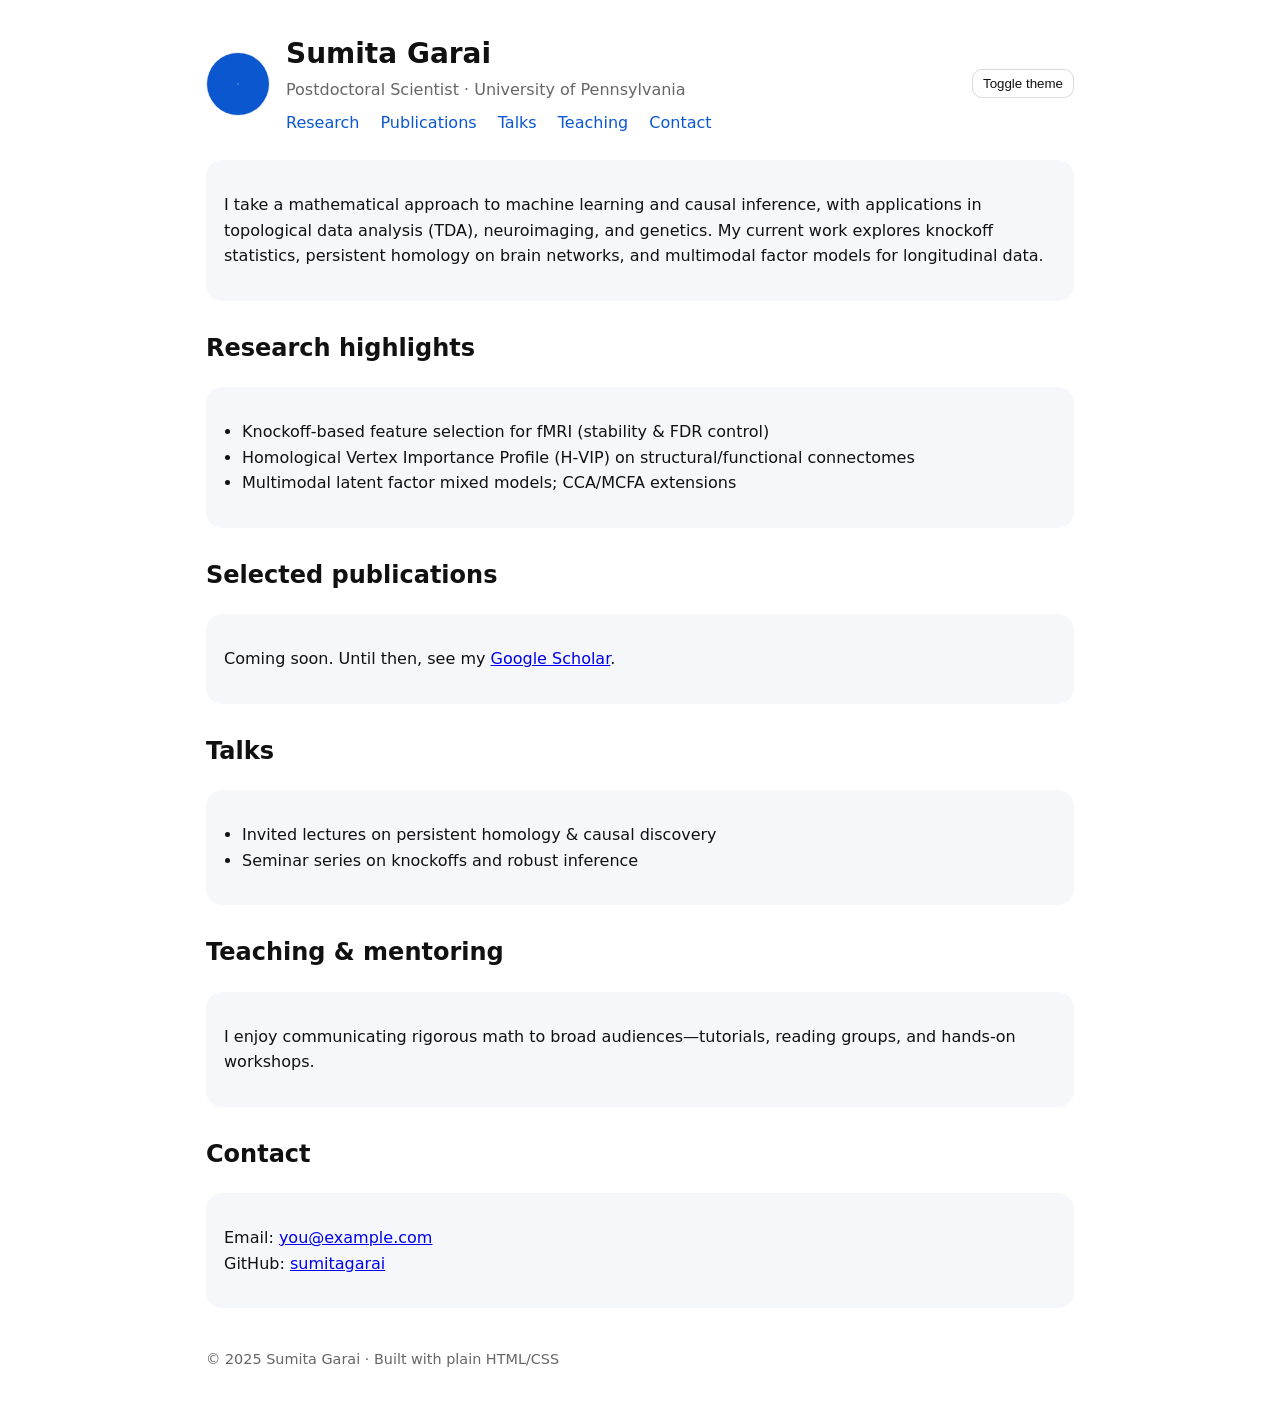
==== index.html @ fbea2acc "Initial site creation materials" ====
<!doctype html>
<html lang="en">
<head>
  <meta charset="utf-8" />
  <meta name="viewport" content="width=device-width, initial-scale=1" />
  <title>Sumita Garai</title>
  <meta name="description" content="Sumita Garai — Machine learning, causal inference, TDA, neuroimaging." />
  <link rel="icon" href="assets/favicon.svg" type="image/svg+xml" />
  <link rel="preload" href="assets/styles.css" as="style" />
  <link rel="stylesheet" href="assets/styles.css" />
  <meta name="color-scheme" content="light dark" />
  <style>
    /* If JS toggles data-theme='dark', respect it explicitly */
    :root[data-theme='dark']{
      --bg:#0b0f17; --fg:#e6e6e6; --muted:#9aa3b2; --link:#8ab4f8; --card:#121826;
    }
  </style>
</head>
<body>
  <div class="container">
    <header>
      <img src="assets/avatar_placeholder.png" alt="Profile photo placeholder" />
      <div>
        <h1>Sumita Garai</h1>
        <div class="tag">Postdoctoral Scientist · University of Pennsylvania</div>
        <nav>
          <a href="#research">Research</a>
          <a href="#pubs">Publications</a>
          <a href="#talks">Talks</a>
          <a href="#teaching">Teaching</a>
          <a href="#contact">Contact</a>
        </nav>
      </div>
      <div class="dark-toggle">
        <button id="theme-toggle" class="toggle" aria-label="Toggle theme">Toggle theme</button>
      </div>
    </header>

    <section class="card" id="about">
      <p>
        I take a mathematical approach to machine learning and causal inference, with applications in
        topological data analysis (TDA), neuroimaging, and genetics. My current work explores knockoff
        statistics, persistent homology on brain networks, and multimodal factor models for longitudinal data.
      </p>
    </section>

    <h2 id="research">Research highlights</h2>
    <div class="card">
      <ul class="links">
        <li>Knockoff-based feature selection for fMRI (stability &amp; FDR control)</li>
        <li>Homological Vertex Importance Profile (H‑VIP) on structural/functional connectomes</li>
        <li>Multimodal latent factor mixed models; CCA/MCFA extensions</li>
      </ul>
    </div>

    <h2 id="pubs">Selected publications</h2>
    <div class="card">
      <p>Coming soon. Until then, see my <a href="https://scholar.google.com/" target="_blank" rel="noopener">Google Scholar</a>.</p>
    </div>

    <h2 id="talks">Talks</h2>
    <div class="card">
      <ul class="links">
        <li>Invited lectures on persistent homology &amp; causal discovery</li>
        <li>Seminar series on knockoffs and robust inference</li>
      </ul>
    </div>

    <h2 id="teaching">Teaching &amp; mentoring</h2>
    <div class="card">
      <p>I enjoy communicating rigorous math to broad audiences—tutorials, reading groups, and hands‑on workshops.</p>
    </div>

    <h2 id="contact">Contact</h2>
    <div class="card">
      <p>
        Email: <a href="mailto:you@example.com">you@example.com</a><br/>
        GitHub: <a href="https://github.com/sumitagarai" target="_blank" rel="noopener">sumitagarai</a>
      </p>
    </div>

    <footer>
      <div>&copy; 2025 Sumita Garai · Built with plain HTML/CSS</div>
    </footer>
  </div>
  <script src="assets/main.js"></script>
</body>
</html>
---- assets/styles.css ----
:root{
  --bg:#ffffff; --fg:#111; --muted:#666; --link:#0b57d0; --card:#f5f7fb;
}
@media (prefers-color-scheme: dark){
  :root{ --bg:#0b0f17; --fg:#e6e6e6; --muted:#9aa3b2; --link:#8ab4f8; --card:#121826;}
}
*{box-sizing:border-box}
body{margin:0;background:var(--bg);color:var(--fg);font:16px/1.6 system-ui,-apple-system,Segoe UI,Roboto,Ubuntu,Inter,Arial}
.container{max-width:900px;margin:0 auto;padding:32px 16px}
header{display:flex;flex-wrap:wrap;align-items:center;gap:16px;margin-bottom:24px}
header img{width:64px;height:64px;border-radius:50%;object-fit:cover;border:1px solid rgba(0,0,0,.08)}
header h1{margin:0;font-size:1.75rem}
.tag{color:var(--muted)}
nav{margin-top:8px}
nav a{margin-right:16px;text-decoration:none;color:var(--link)}
.card{background:var(--card);border-radius:16px;padding:16px 18px;margin:16px 0}
h2{margin-top:28px}
footer{margin-top:40px;color:var(--muted);font-size:.9rem}
kbd{background:#eee;border-radius:6px;padding:2px 6px;border:1px solid #ddd}
.dark-toggle{margin-left:auto}
button.toggle{border:1px solid rgba(0,0,0,.15);background:transparent;padding:6px 10px;border-radius:10px;color:var(--fg);cursor:pointer}
ul.links{padding-left:18px}
---- assets/styles.css ----
:root{
  --bg:#ffffff; --fg:#111; --muted:#666; --link:#0b57d0; --card:#f5f7fb;
}
@media (prefers-color-scheme: dark){
  :root{ --bg:#0b0f17; --fg:#e6e6e6; --muted:#9aa3b2; --link:#8ab4f8; --card:#121826;}
}
*{box-sizing:border-box}
body{margin:0;background:var(--bg);color:var(--fg);font:16px/1.6 system-ui,-apple-system,Segoe UI,Roboto,Ubuntu,Inter,Arial}
.container{max-width:900px;margin:0 auto;padding:32px 16px}
header{display:flex;flex-wrap:wrap;align-items:center;gap:16px;margin-bottom:24px}
header img{width:64px;height:64px;border-radius:50%;object-fit:cover;border:1px solid rgba(0,0,0,.08)}
header h1{margin:0;font-size:1.75rem}
.tag{color:var(--muted)}
nav{margin-top:8px}
nav a{margin-right:16px;text-decoration:none;color:var(--link)}
.card{background:var(--card);border-radius:16px;padding:16px 18px;margin:16px 0}
h2{margin-top:28px}
footer{margin-top:40px;color:var(--muted);font-size:.9rem}
kbd{background:#eee;border-radius:6px;padding:2px 6px;border:1px solid #ddd}
.dark-toggle{margin-left:auto}
button.toggle{border:1px solid rgba(0,0,0,.15);background:transparent;padding:6px 10px;border-radius:10px;color:var(--fg);cursor:pointer}
ul.links{padding-left:18px}
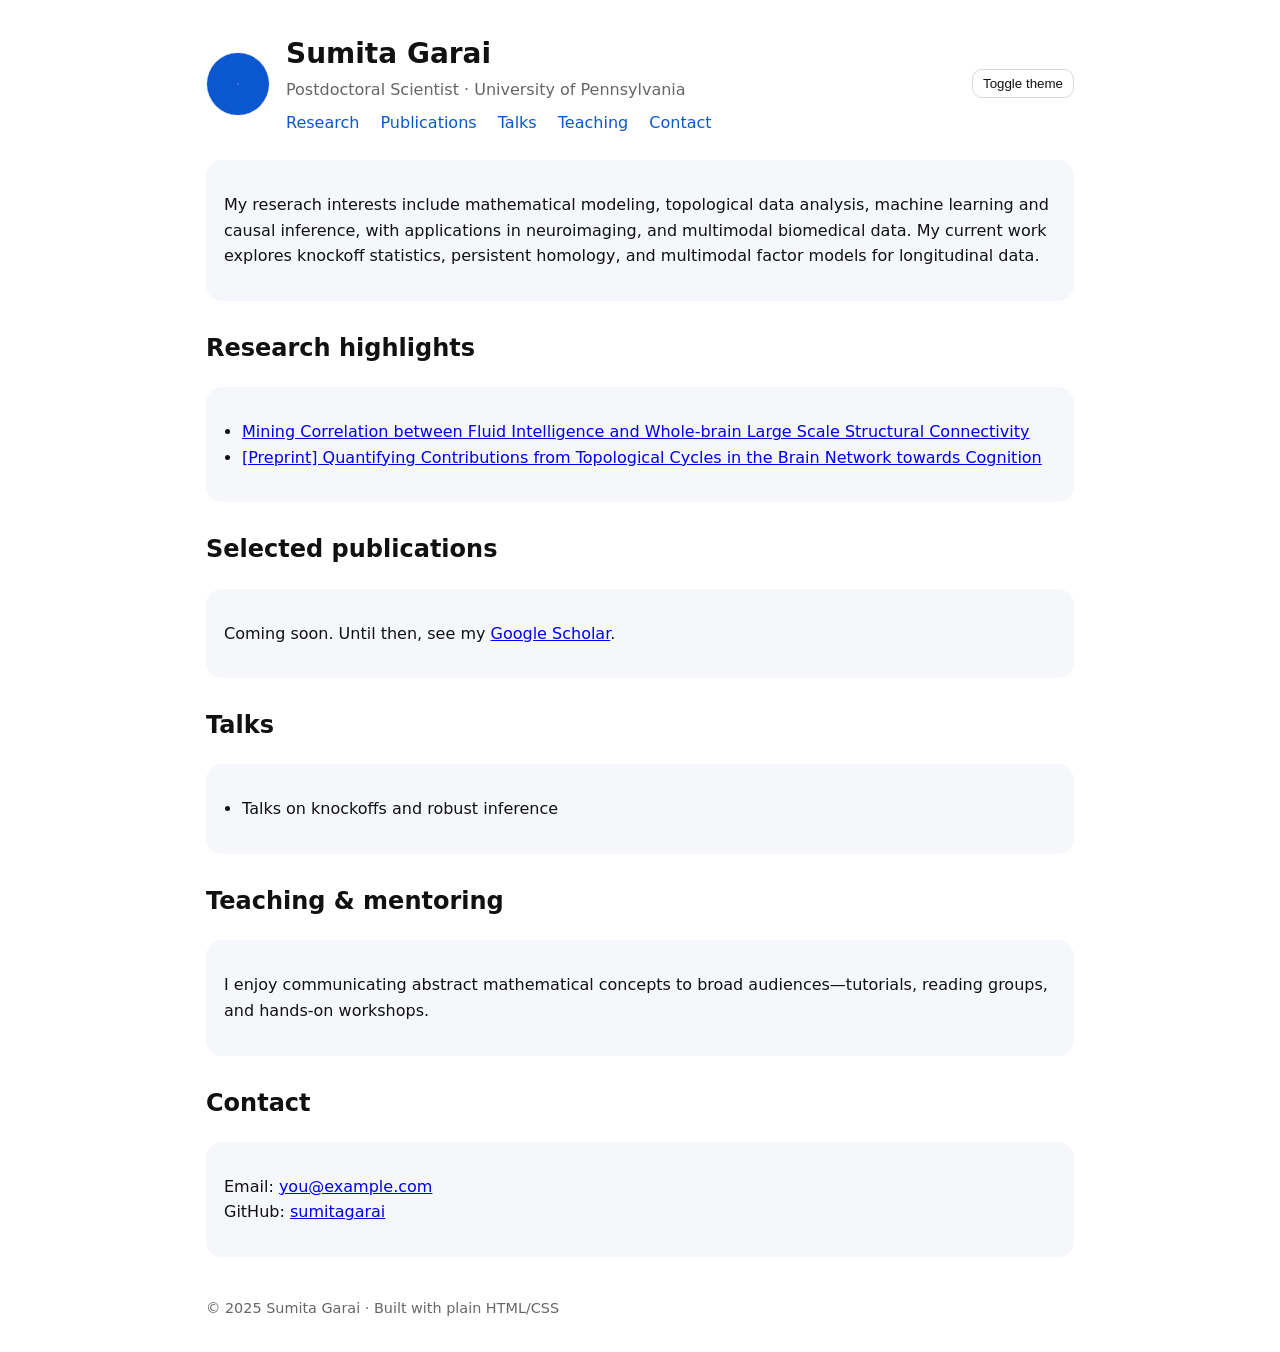
==== commit d525ccfa: "Update email address index.html" ====
--- a/index.html
+++ b/index.html
@@ -38,18 +38,23 @@
 
     <section class="card" id="about">
       <p>
-        I take a mathematical approach to machine learning and causal inference, with applications in
-        topological data analysis (TDA), neuroimaging, and genetics. My current work explores knockoff
-        statistics, persistent homology on brain networks, and multimodal factor models for longitudinal data.
+        My reserach interests include mathematical modeling, topological data analysis, machine learning and causal inference, with applications in
+         neuroimaging, and multimodal biomedical data. My current work explores knockoff
+         statistics, persistent homology, and multimodal factor models for longitudinal data.
       </p>
     </section>
 
     <h2 id="research">Research highlights</h2>
     <div class="card">
       <ul class="links">
-        <li>Knockoff-based feature selection for fMRI (stability &amp; FDR control)</li>
-        <li>Homological Vertex Importance Profile (H‑VIP) on structural/functional connectomes</li>
-        <li>Multimodal latent factor mixed models; CCA/MCFA extensions</li>
+        <li><a href="https://doi.org/10.1016/j.neuroimage.2020.117256" target="_blank" rel="noopener">
+        Mining Correlation between Fluid Intelligence and Whole-brain Large Scale Structural Connectivity
+       </a></li>
+        <li><a href="https://www.biorxiv.org/content/10.1101/2024.06.03.597217v1" target="_blank" rel="noopener">
+        [Preprint] Quantifying Contributions from Topological Cycles in the Brain Network towards Cognition
+      </a>
+    </li>
+        
       </ul>
     </div>
 
@@ -61,20 +66,19 @@
     <h2 id="talks">Talks</h2>
     <div class="card">
       <ul class="links">
-        <li>Invited lectures on persistent homology &amp; causal discovery</li>
-        <li>Seminar series on knockoffs and robust inference</li>
+      <li>Talks on knockoffs and robust inference</li>
       </ul>
     </div>
 
     <h2 id="teaching">Teaching &amp; mentoring</h2>
     <div class="card">
-      <p>I enjoy communicating rigorous math to broad audiences—tutorials, reading groups, and hands‑on workshops.</p>
+      <p>I enjoy communicating abstract mathematical concepts to broad audiences—tutorials, reading groups, and hands‑on workshops.</p>
     </div>
 
     <h2 id="contact">Contact</h2>
     <div class="card">
       <p>
-        Email: <a href="mailto:you@example.com">you@example.com</a><br/>
+        Email: <a href="mailto:sumita.garai@pennmedicine.upenn.edu">you@example.com</a><br/>
         GitHub: <a href="https://github.com/sumitagarai" target="_blank" rel="noopener">sumitagarai</a>
       </p>
     </div>
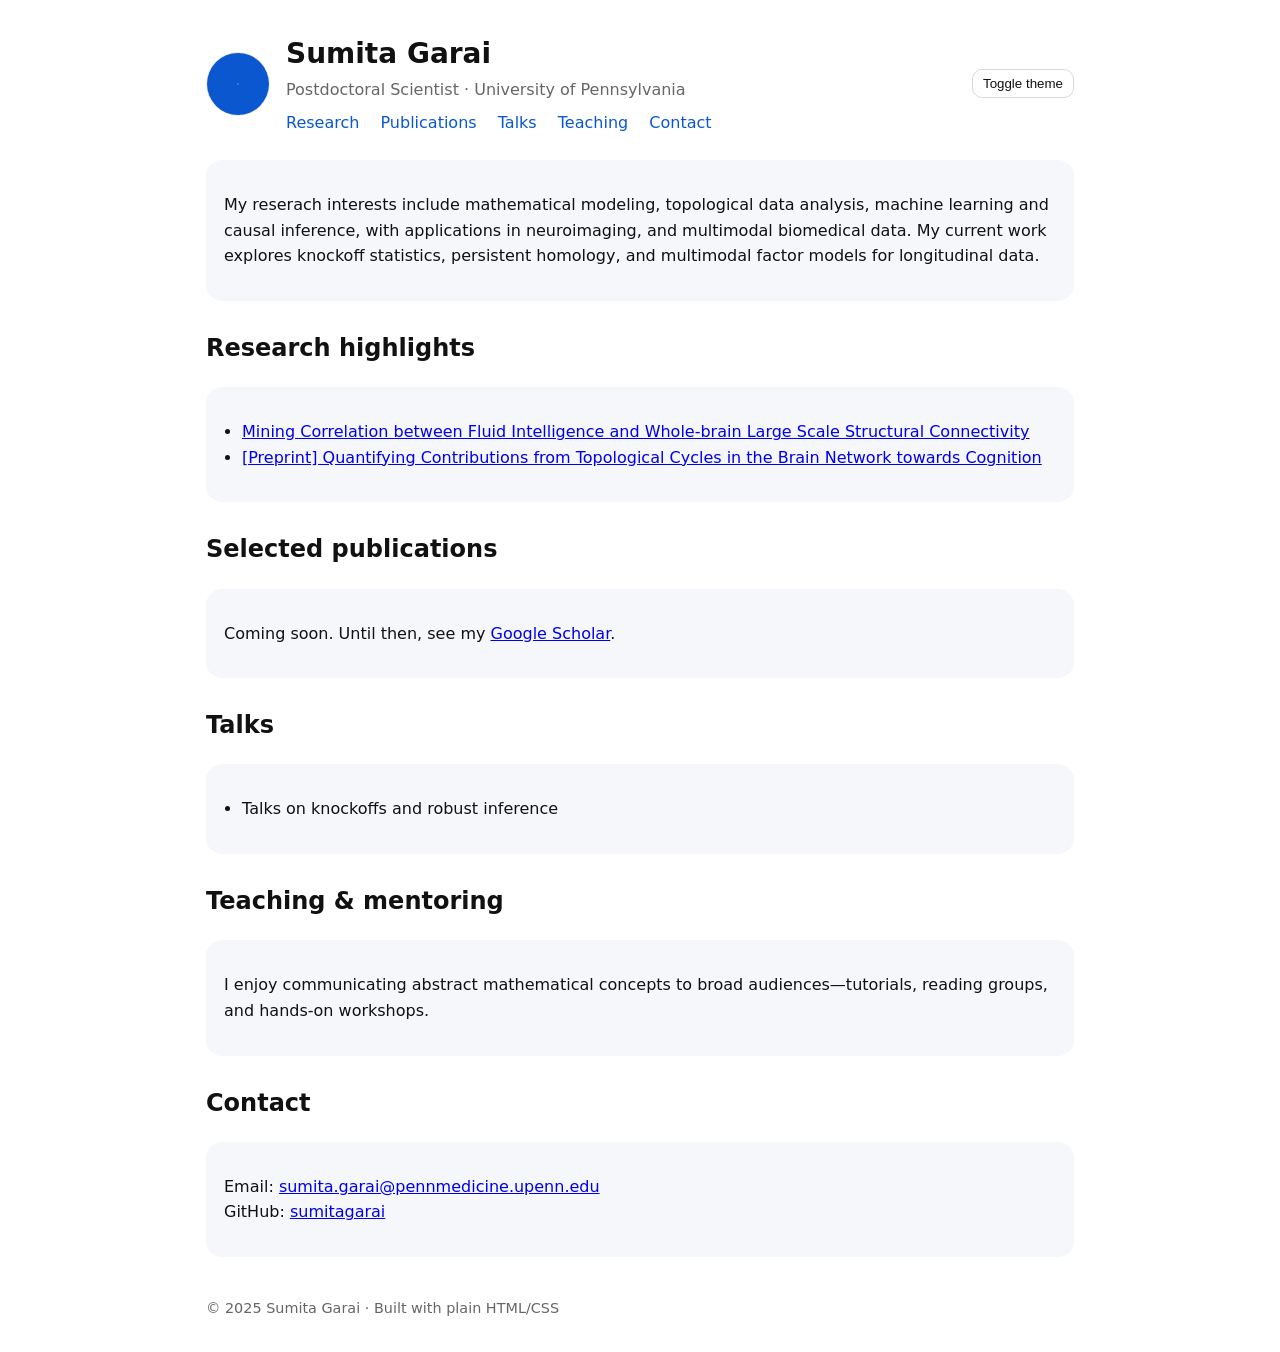
==== commit 1596f057: "add email address to index.html" ====
--- a/index.html
+++ b/index.html
@@ -47,7 +47,7 @@
     <h2 id="research">Research highlights</h2>
     <div class="card">
       <ul class="links">
-        <li><a href="https://doi.org/10.1016/j.neuroimage.2020.117256" target="_blank" rel="noopener">
+        <li><a href="https://pubmed.ncbi.nlm.nih.gov/37350917/" target="_blank" rel="noopener">
         Mining Correlation between Fluid Intelligence and Whole-brain Large Scale Structural Connectivity
        </a></li>
         <li><a href="https://www.biorxiv.org/content/10.1101/2024.06.03.597217v1" target="_blank" rel="noopener">
@@ -78,7 +78,7 @@
     <h2 id="contact">Contact</h2>
     <div class="card">
       <p>
-        Email: <a href="mailto:sumita.garai@pennmedicine.upenn.edu">you@example.com</a><br/>
+        Email: <a href="mailto:sumita.garai@pennmedicine.upenn.edu">sumita.garai@pennmedicine.upenn.edu</a><br/>
         GitHub: <a href="https://github.com/sumitagarai" target="_blank" rel="noopener">sumitagarai</a>
       </p>
     </div>
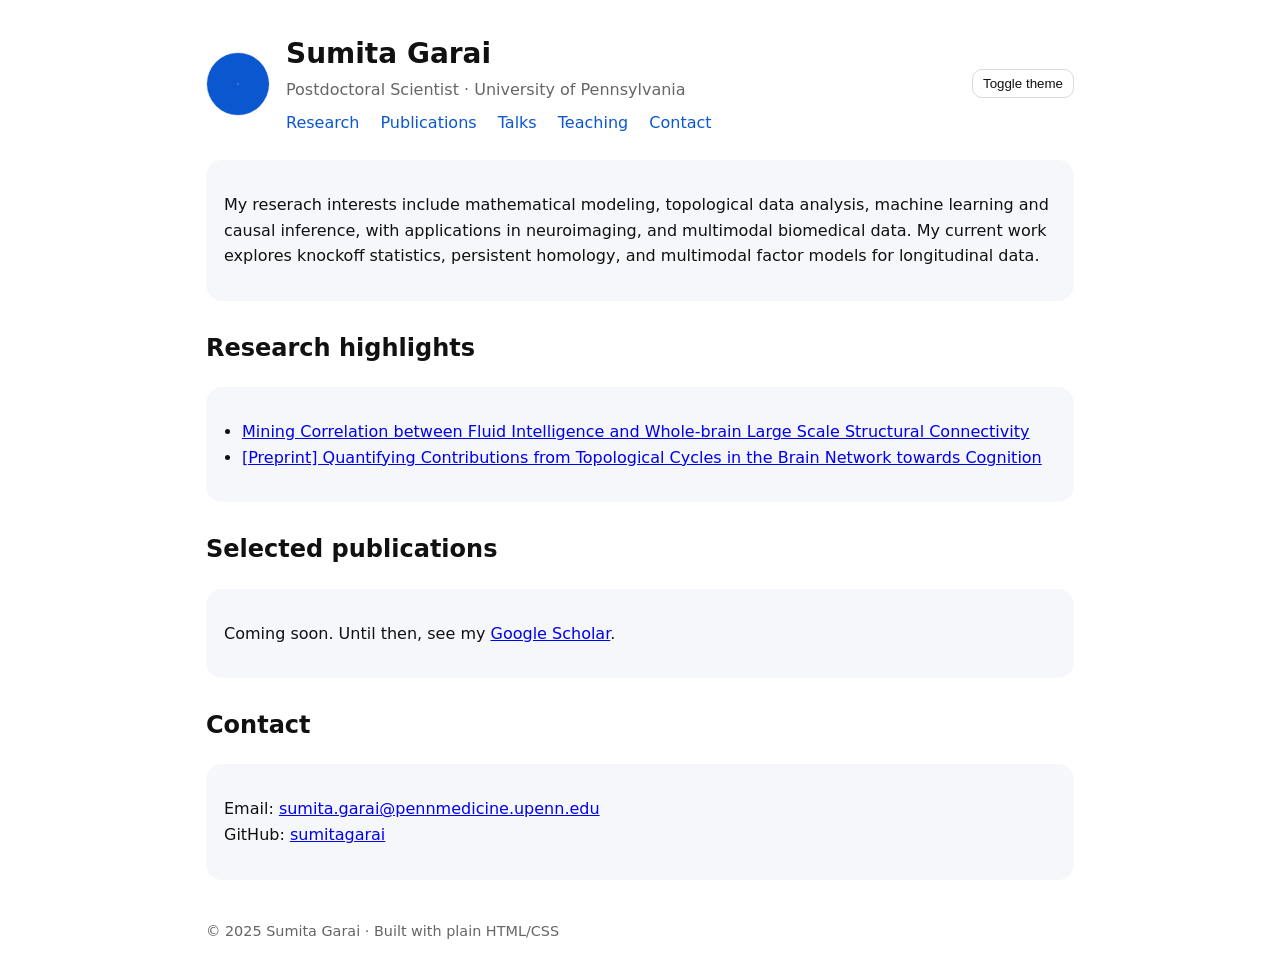
==== commit 26bd6e3c: "Small tweaks index.html" ====
--- a/index.html
+++ b/index.html
@@ -63,17 +63,7 @@
       <p>Coming soon. Until then, see my <a href="https://scholar.google.com/" target="_blank" rel="noopener">Google Scholar</a>.</p>
     </div>
 
-    <h2 id="talks">Talks</h2>
-    <div class="card">
-      <ul class="links">
-      <li>Talks on knockoffs and robust inference</li>
-      </ul>
-    </div>
-
-    <h2 id="teaching">Teaching &amp; mentoring</h2>
-    <div class="card">
-      <p>I enjoy communicating abstract mathematical concepts to broad audiences—tutorials, reading groups, and hands‑on workshops.</p>
-    </div>
+    
 
     <h2 id="contact">Contact</h2>
     <div class="card">
